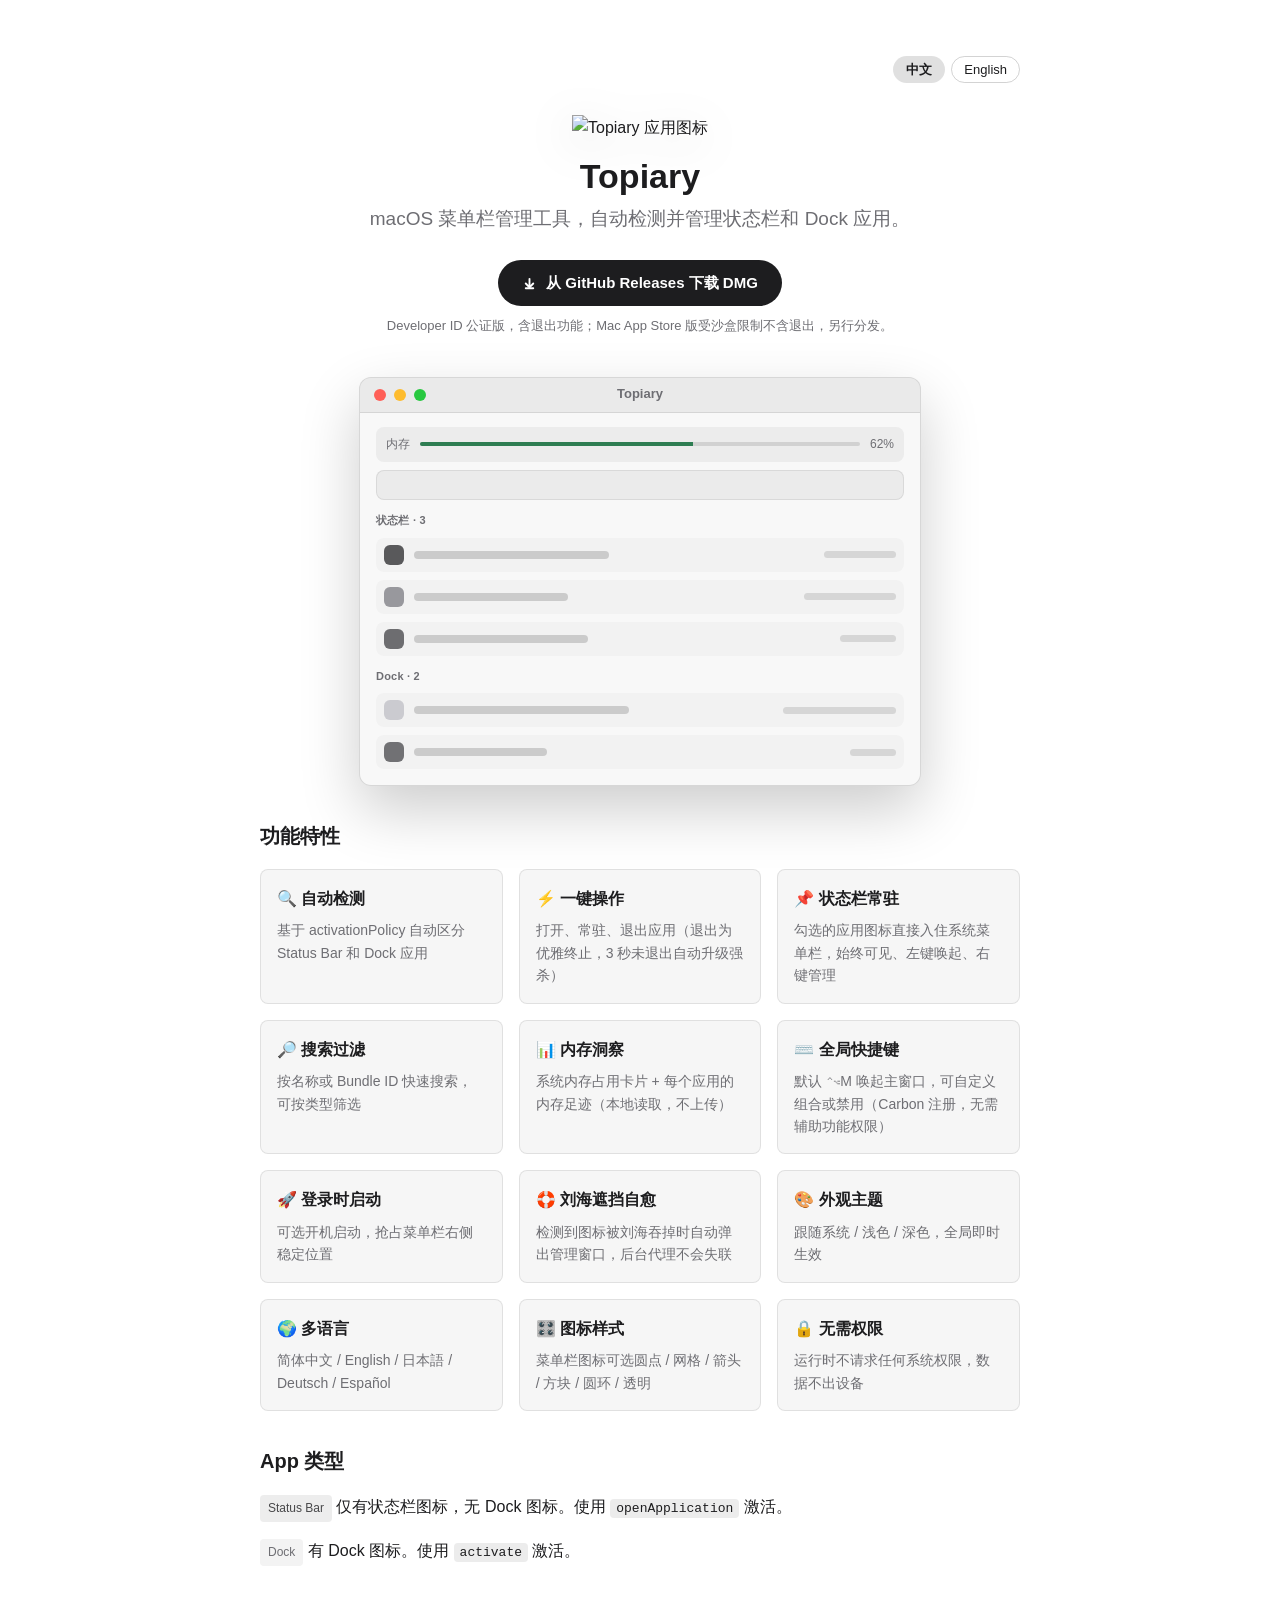
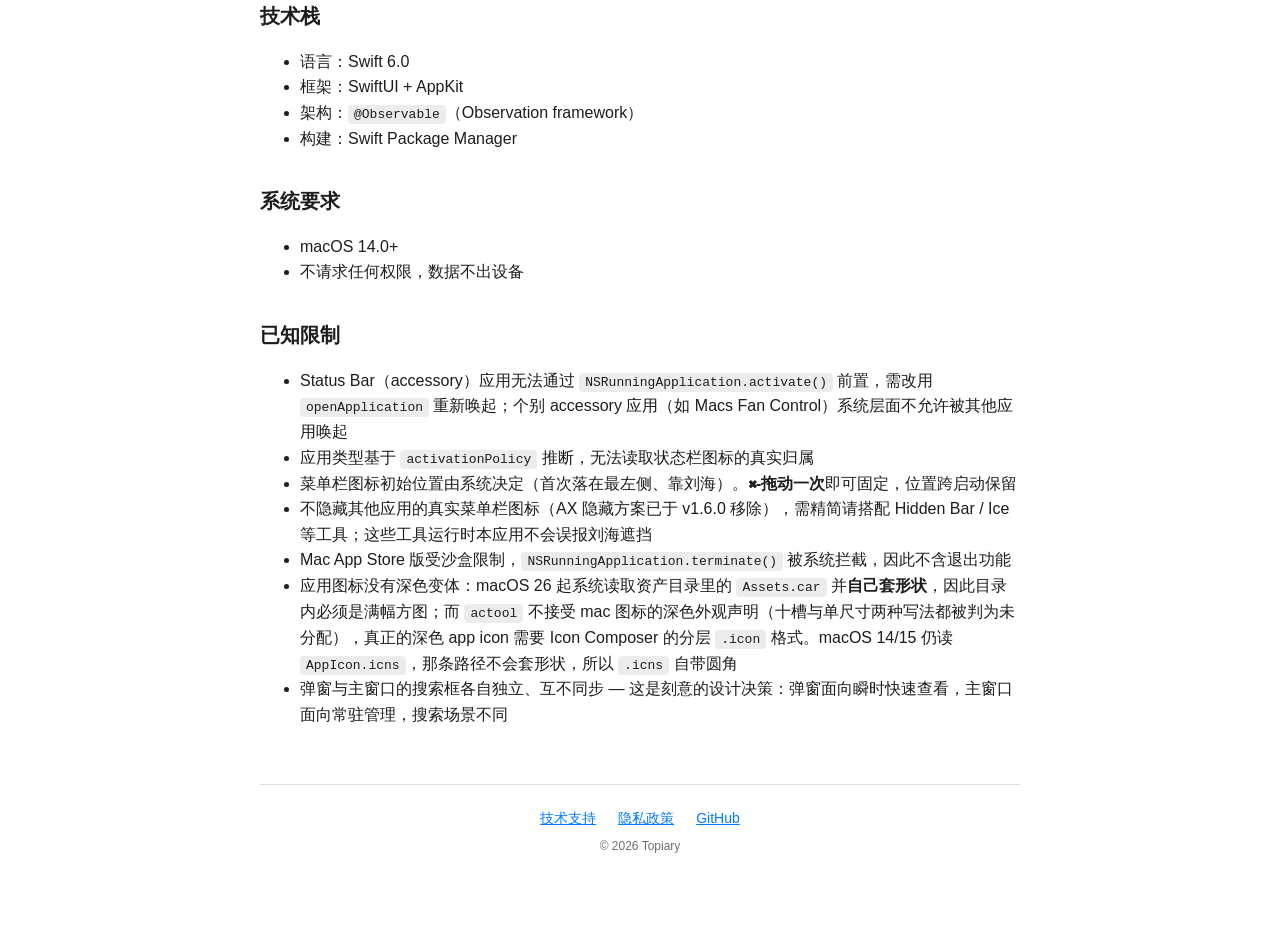
==== docs/index.html @ 66d3cda5 "feat(ui): 品牌色三处同源与设计 token 收敛 按审查报告打磨界面，并把品牌色收成一处契约：  - Theme 新增 Spacing / Color token，视图不再散落字面量 - 新" ====
<!doctype html>
<html lang="zh-CN">
  <head>
    <meta charset="utf-8">
    <meta name="viewport" content="width=device-width, initial-scale=1">
    <meta name="description" content="Topiary — macOS menu bar manager that detects and manages status bar and Dock apps.">
    <title
      data-title-zh-CN="Topiary - macOS 菜单栏管理工具"
      data-title-en="Topiary - macOS Menu Bar Manager"
    >Topiary - macOS 菜单栏管理工具</title>
    <link rel="icon" type="image/png" href="./assets/icon-256.png?v=5">
    <link rel="apple-touch-icon" href="./assets/icon-256.png?v=5">
    <meta name="theme-color" content="#ffffff" media="(prefers-color-scheme: light)">
    <meta name="theme-color" content="#1c1c1e" media="(prefers-color-scheme: dark)">
    <!-- ?v= cache stamp: bust stale stylesheets when the markup moves on. -->
    <link rel="stylesheet" href="./assets/site.css?v=5">
    <script src="./assets/i18n.js?v=5" defer></script>
  </head>
  <body>
    <main>
      <div class="lang-switch" data-lang-switch role="group" aria-label="Language / 语言">
        <button type="button" data-lang="zh-CN" aria-pressed="true">中文</button>
        <button type="button" data-lang="en" aria-pressed="false">English</button>
      </div>

      <section data-lang-block="zh-CN">
        <div class="hero">
          <!-- Icon mirrors the shipped app: light glass panel by default,
               dark glass panel in dark mode (same pair the app ships). -->
          <picture>
            <source media="(prefers-color-scheme: dark)" srcset="./assets/icon-256-dark.png?v=5">
            <img class="hero-icon" src="./assets/icon-256.png?v=5" alt="Topiary 应用图标" width="96" height="96">
          </picture>
          <h1>Topiary</h1>
          <p class="subtitle">macOS 菜单栏管理工具，自动检测并管理状态栏和 Dock 应用。</p>
          <p class="cta-row">
            <a class="cta" href="https://github.com/sky-jiangcheng/topiary-bar/releases/latest">
              <svg width="15" height="15" viewBox="0 0 16 16" aria-hidden="true"><path d="M7 3a1 1 0 0 1 2 0v6.58l2.29-2.29a1 1 0 1 1 1.42 1.41l-4 4a1 1 0 0 1-1.42 0l-4-4a1 1 0 0 1 1.42-1.41L7 9.58V3z"/><path d="M3 13a1 1 0 0 1 1-1h8a1 1 0 1 1 0 2H4a1 1 0 0 1-1-1z"/></svg>
              从 GitHub Releases 下载 DMG
            </a>
          </p>
          <p class="cta-note">Developer ID 公证版，含退出功能；Mac App Store 版受沙盒限制不含退出，另行分发。</p>

          <!-- App window illustration: macOS frame + stylized app UI
               (skeleton bars instead of fabricated data). -->
          <div class="window-mock" aria-hidden="true">
            <div class="wm-titlebar">
              <span class="wm-dot wm-red"></span><span class="wm-dot wm-yellow"></span><span class="wm-dot wm-green"></span>
              <span class="wm-title">Topiary</span>
            </div>
            <div class="wm-body">
              <div class="wm-memory"><span>内存</span><span class="wm-memory-bar"><i style="width:62%"></i></span><span>62%</span></div>
              <div class="wm-search"></div>
              <div class="wm-section">状态栏 · 3</div>
              <div class="wm-row"><span class="wm-icon" style="--c:#48484a"></span><span class="wm-name" style="--w:38%"></span><span class="wm-mem" style="--w:14%"></span></div>
              <div class="wm-row"><span class="wm-icon" style="--c:#8e8e93"></span><span class="wm-name" style="--w:30%"></span><span class="wm-mem" style="--w:18%"></span></div>
              <div class="wm-row"><span class="wm-icon" style="--c:#5e5e62"></span><span class="wm-name" style="--w:34%"></span><span class="wm-mem" style="--w:11%"></span></div>
              <div class="wm-section">Dock · 2</div>
              <div class="wm-row"><span class="wm-icon" style="--c:#c7c7cc"></span><span class="wm-name" style="--w:42%"></span><span class="wm-mem" style="--w:22%"></span></div>
              <div class="wm-row"><span class="wm-icon" style="--c:#636366"></span><span class="wm-name" style="--w:26%"></span><span class="wm-mem" style="--w:9%"></span></div>
            </div>
          </div>
        </div>

        <h2>功能特性</h2>
        <div class="feature-grid">
          <div class="feature-card">
            <h3>🔍 自动检测</h3>
            <p>基于 activationPolicy 自动区分 Status Bar 和 Dock 应用</p>
          </div>
          <div class="feature-card">
            <h3>⚡ 一键操作</h3>
            <p>打开、常驻、退出应用（退出为优雅终止，3 秒未退出自动升级强杀）</p>
          </div>
          <div class="feature-card">
            <h3>📌 状态栏常驻</h3>
            <p>勾选的应用图标直接入住系统菜单栏，始终可见、左键唤起、右键管理</p>
          </div>
          <div class="feature-card">
            <h3>🔎 搜索过滤</h3>
            <p>按名称或 Bundle ID 快速搜索，可按类型筛选</p>
          </div>
          <div class="feature-card">
            <h3>📊 内存洞察</h3>
            <p>系统内存占用卡片 + 每个应用的内存足迹（本地读取，不上传）</p>
          </div>
          <div class="feature-card">
            <h3>⌨️ 全局快捷键</h3>
            <p>默认 ⌃⌥M 唤起主窗口，可自定义组合或禁用（Carbon 注册，无需辅助功能权限）</p>
          </div>
          <div class="feature-card">
            <h3>🚀 登录时启动</h3>
            <p>可选开机启动，抢占菜单栏右侧稳定位置</p>
          </div>
          <div class="feature-card">
            <h3>🛟 刘海遮挡自愈</h3>
            <p>检测到图标被刘海吞掉时自动弹出管理窗口，后台代理不会失联</p>
          </div>
          <div class="feature-card">
            <h3>🎨 外观主题</h3>
            <p>跟随系统 / 浅色 / 深色，全局即时生效</p>
          </div>
          <div class="feature-card">
            <h3>🌍 多语言</h3>
            <p>简体中文 / English / 日本語 / Deutsch / Español</p>
          </div>
          <div class="feature-card">
            <h3>🎛️ 图标样式</h3>
            <p>菜单栏图标可选圆点 / 网格 / 箭头 / 方块 / 圆环 / 透明</p>
          </div>
          <div class="feature-card">
            <h3>🔒 无需权限</h3>
            <p>运行时不请求任何系统权限，数据不出设备</p>
          </div>
        </div>

        <h2>App 类型</h2>
        <p>
          <span class="badge badge-statusbar">Status Bar</span>
          仅有状态栏图标，无 Dock 图标。使用 <code>openApplication</code> 激活。
        </p>
        <p>
          <span class="badge badge-dock">Dock</span>
          有 Dock 图标。使用 <code>activate</code> 激活。
        </p>

        <h2>技术栈</h2>
        <ul>
          <li>语言：Swift 6.0</li>
          <li>框架：SwiftUI + AppKit</li>
          <li>架构：<code>@Observable</code>（Observation framework）</li>
          <li>构建：Swift Package Manager</li>
        </ul>

        <h2>系统要求</h2>
        <ul>
          <li>macOS 14.0+</li>
          <li>不请求任何权限，数据不出设备</li>
        </ul>

        <h2>已知限制</h2>
        <ul>
          <li>Status Bar（accessory）应用无法通过 <code>NSRunningApplication.activate()</code> 前置，需改用 <code>openApplication</code> 重新唤起；个别 accessory 应用（如 Macs Fan Control）系统层面不允许被其他应用唤起</li>
          <li>应用类型基于 <code>activationPolicy</code> 推断，无法读取状态栏图标的真实归属</li>
          <li>菜单栏图标初始位置由系统决定（首次落在最左侧、靠刘海）。<strong>⌘-拖动一次</strong>即可固定，位置跨启动保留</li>
          <li>不隐藏其他应用的真实菜单栏图标（AX 隐藏方案已于 v1.6.0 移除），需精简请搭配 Hidden Bar / Ice 等工具；这些工具运行时本应用不会误报刘海遮挡</li>
          <li>Mac App Store 版受沙盒限制，<code>NSRunningApplication.terminate()</code> 被系统拦截，因此不含退出功能</li>
          <li>应用图标没有深色变体：macOS 26 起系统读取资产目录里的 <code>Assets.car</code> 并<strong>自己套形状</strong>，因此目录内必须是满幅方图；而 <code>actool</code> 不接受 mac 图标的深色外观声明（十槽与单尺寸两种写法都被判为未分配），真正的深色 app icon 需要 Icon Composer 的分层 <code>.icon</code> 格式。macOS 14/15 仍读 <code>AppIcon.icns</code>，那条路径不会套形状，所以 <code>.icns</code> 自带圆角</li>
          <li>弹窗与主窗口的搜索框各自独立、互不同步 — 这是刻意的设计决策：弹窗面向瞬时快速查看，主窗口面向常驻管理，搜索场景不同</li>
        </ul>

        <footer class="site-footer">
          <nav class="footer-links" aria-label="页脚链接">
            <a href="./support/">技术支持</a>
            <a href="./privacy/">隐私政策</a>
            <a href="https://github.com/sky-jiangcheng/topiary-bar">GitHub</a>
          </nav>
          <p class="copyright">© 2026 Topiary</p>
        </footer>
      </section>

      <section data-lang-block="en" hidden>
        <div class="hero">
          <!-- Icon mirrors the shipped app: light glass panel by default,
               dark glass panel in dark mode (same pair the app ships). -->
          <picture>
            <source media="(prefers-color-scheme: dark)" srcset="./assets/icon-256-dark.png?v=5">
            <img class="hero-icon" src="./assets/icon-256.png?v=5" alt="Topiary app icon" width="96" height="96">
          </picture>
          <h1>Topiary</h1>
          <p class="subtitle">A macOS menu bar utility that automatically detects and manages status bar and Dock apps.</p>
          <p class="cta-row">
            <a class="cta" href="https://github.com/sky-jiangcheng/topiary-bar/releases/latest">
              <svg width="15" height="15" viewBox="0 0 16 16" aria-hidden="true"><path d="M7 3a1 1 0 0 1 2 0v6.58l2.29-2.29a1 1 0 1 1 1.42 1.41l-4 4a1 1 0 0 1-1.42 0l-4-4a1 1 0 0 1 1.42-1.41L7 9.58V3z"/><path d="M3 13a1 1 0 0 1 1-1h8a1 1 0 1 1 0 2H4a1 1 0 0 1-1-1z"/></svg>
              Download the DMG from GitHub Releases
            </a>
          </p>
          <p class="cta-note">Developer ID notarized, includes Quit; the Mac App Store build is sandboxed and ships without it, distributed separately.</p>

          <!-- App window illustration: macOS frame + stylized app UI
               (skeleton bars instead of fabricated data). -->
          <div class="window-mock" aria-hidden="true">
            <div class="wm-titlebar">
              <span class="wm-dot wm-red"></span><span class="wm-dot wm-yellow"></span><span class="wm-dot wm-green"></span>
              <span class="wm-title">Topiary</span>
            </div>
            <div class="wm-body">
              <div class="wm-memory"><span>Memory</span><span class="wm-memory-bar"><i style="width:62%"></i></span><span>62%</span></div>
              <div class="wm-search"></div>
              <div class="wm-section">Status Bar · 3</div>
              <div class="wm-row"><span class="wm-icon" style="--c:#48484a"></span><span class="wm-name" style="--w:38%"></span><span class="wm-mem" style="--w:14%"></span></div>
              <div class="wm-row"><span class="wm-icon" style="--c:#8e8e93"></span><span class="wm-name" style="--w:30%"></span><span class="wm-mem" style="--w:18%"></span></div>
              <div class="wm-row"><span class="wm-icon" style="--c:#5e5e62"></span><span class="wm-name" style="--w:34%"></span><span class="wm-mem" style="--w:11%"></span></div>
              <div class="wm-section">Dock · 2</div>
              <div class="wm-row"><span class="wm-icon" style="--c:#c7c7cc"></span><span class="wm-name" style="--w:42%"></span><span class="wm-mem" style="--w:22%"></span></div>
              <div class="wm-row"><span class="wm-icon" style="--c:#636366"></span><span class="wm-name" style="--w:26%"></span><span class="wm-mem" style="--w:9%"></span></div>
            </div>
          </div>
        </div>

        <h2>Features</h2>
        <div class="feature-grid">
          <div class="feature-card">
            <h3>🔍 Auto detection</h3>
            <p>Classifies Status Bar vs. Dock apps using activationPolicy</p>
          </div>
          <div class="feature-card">
            <h3>⚡ One-click actions</h3>
            <p>Open, pin, or quit apps — quit escalates to a force kill if the app is still alive after 3 s</p>
          </div>
          <div class="feature-card">
            <h3>📌 Resident menu bar icons</h3>
            <p>Pin apps to live directly in the macOS menu bar — always visible, one click to activate</p>
          </div>
          <div class="feature-card">
            <h3>🔎 Search &amp; filter</h3>
            <p>Filter by name or bundle identifier, narrowed by app type</p>
          </div>
          <div class="feature-card">
            <h3>📊 Memory insight</h3>
            <p>System memory card plus a per-app memory footprint, read locally and never uploaded</p>
          </div>
          <div class="feature-card">
            <h3>⌨️ Global hotkey</h3>
            <p>⌃⌥M summons the main window by default; rebind or disable it (Carbon registration, no Accessibility permission)</p>
          </div>
          <div class="feature-card">
            <h3>🚀 Launch at login</h3>
            <p>Optional start-at-login claims a stable spot near the right edge of the menu bar</p>
          </div>
          <div class="feature-card">
            <h3>🛟 Notch self-healing</h3>
            <p>Detects an icon swallowed by the notch and surfaces the manager window, so the background agent is never unreachable</p>
          </div>
          <div class="feature-card">
            <h3>🎨 Themes</h3>
            <p>System, light, and dark, applied instantly across the app</p>
          </div>
          <div class="feature-card">
            <h3>🌍 Languages</h3>
            <p>English, 简体中文, 日本語, Deutsch, Español</p>
          </div>
          <div class="feature-card">
            <h3>🎛️ Icon styles</h3>
            <p>Dots, grid, chevron, square, circle, or transparent</p>
          </div>
          <div class="feature-card">
            <h3>🔒 No permissions</h3>
            <p>Runs without requesting any system access; no data leaves the device</p>
          </div>
        </div>

        <h2>App types</h2>
        <p>
          <span class="badge badge-statusbar">Status Bar</span>
          Status item only, no Dock icon. Activated with <code>openApplication</code>.
        </p>
        <p>
          <span class="badge badge-dock">Dock</span>
          Has a Dock icon. Activated with <code>activate</code>.
        </p>

        <h2>Tech stack</h2>
        <ul>
          <li>Language: Swift 6.0</li>
          <li>Frameworks: SwiftUI + AppKit</li>
          <li>Architecture: <code>@Observable</code> (Observation framework)</li>
          <li>Build: Swift Package Manager</li>
        </ul>

        <h2>Requirements</h2>
        <ul>
          <li>macOS 14.0 or later</li>
          <li>No permissions required; no data leaves the device</li>
        </ul>

        <h2>Known limitations</h2>
        <ul>
          <li>Status Bar (accessory) apps cannot be foregrounded with <code>NSRunningApplication.activate()</code> — Topiary re-launches them via <code>openApplication</code>; a few accessory apps (e.g. Macs Fan Control) can't be raised by other apps at all</li>
          <li>App typing is based on <code>activationPolicy</code>, so the real owner of a menu bar icon cannot be read</li>
          <li>The menu bar icon's initial position is system-controlled (fresh items land leftmost, next to the notch). <strong>⌘-drag it once</strong> to where you want it; the position is remembered across launches</li>
          <li>Topiary does not hide other apps' real menu bar icons (AX-based hiding was removed in v1.6.0). Pair it with Hidden Bar / Ice for that — occlusion warnings are suppressed automatically while one runs</li>
          <li>The Mac App Store build is sandboxed and <code>NSRunningApplication.terminate()</code> is blocked, so Quit is compiled out of that channel</li>
          <li>The app icon has no dark variant: on macOS 26+ the system reads <code>Assets.car</code> and applies the icon shape itself, so the catalog must hold full-bleed square artwork; <code>actool</code> refuses dark appearance declarations for mac app icons (both the ten-slot and single-size layouts come back as unassigned), and a real dark app icon needs Icon Composer's layered <code>.icon</code> format. macOS 14/15 still read <code>AppIcon.icns</code>, which is never masked by the system, so that copy carries its own rounded corners</li>
          <li>The popover and the main window deliberately keep independent search fields — a design decision: the popover is a transient quick glance, the main window is the standing manager, and the two search contexts differ</li>
        </ul>

        <footer class="site-footer">
          <nav class="footer-links" aria-label="Footer links">
            <a href="./support/">Support</a>
            <a href="./privacy/">Privacy Policy</a>
            <a href="https://github.com/sky-jiangcheng/topiary-bar">GitHub</a>
          </nav>
          <p class="copyright">© 2026 Topiary</p>
        </footer>
      </section>
    </main>
  </body>
</html>
---- docs/assets/site.css ----
/* Topiary brand palette — anchored to the shipped app icon, which is drawn by
 * tools/generate_app_icon.py. Two hues, with a hard division of labour that
 * mirrors the app's own Theme.swift colour budget:
 *
 *   --brand   the icon's green. The product talking about itself: the memory
 *             readout in the window illustration, and nothing else. Same two
 *             hexes as BRAND_GREEN / Theme.Color.brand; running
 *             `python3 tools/generate_app_icon.py --check-brand` fails if the
 *             icon, the app and this file drift apart.
 *   --accent  macOS system blue, reserved for focus rings — the one place a
 *             site should still look like the platform, not like the brand.
 *   --link    system blue for links (5.5:1 on white, 4.6:1 on the dark canvas).
 *
 * The greens are measured, not eyeballed: #2E7D52 = 5.03:1 on #ffffff and
 * 4.62:1 on #f5f5f7; #7CBE96 = 7.83:1 on #1c1c1e. Neither is used as text on
 * the other mode's ground (3.38:1 and 2.17:1 respectively), which is why the
 * pair swaps in the dark-mode block instead of one value being reused.
 *
 * All values are explicit RGB (no system-color keywords) so every engine
 * renders identically.
 */
:root {
  color-scheme: light dark;

  --bg: #ffffff;
  --text: #1d1d1f;
  --text-muted: #6e6e73;
  --link: #007AFF;          /* macOS system blue, 5.5:1 on white */
  --brand: #2E7D52;         /* the icon's green — memory readout only */
  --accent: #0A84FF;        /* focus rings, nothing else */
  --cta-bg: #1d1d1f;        /* Apple-style monochrome pill; the brand green is
                               deliberately NOT a button colour here either */
  --cta-text: #ffffff;
  --selection: rgba(0, 0, 0, 0.12);
  --hover-border: rgba(0, 0, 0, 0.32);
  --shadow-panel: rgba(0, 0, 0, 0.18);

  font-family: -apple-system, BlinkMacSystemFont, "Segoe UI", sans-serif;
}

@media (prefers-color-scheme: dark) {
  :root {
    --bg: #1c1c1e;
    --text: #f5f5f7;
    --text-muted: #a1a1a6;
    --link: #0A84FF;        /* 4.6:1 on the dark canvas */
    --brand: #7CBE96;       /* 7.83:1 on the dark canvas */
    --accent: #0A84FF;
    --cta-bg: #f5f5f7;
    --cta-text: #1d1d1f;
    --selection: rgba(255, 255, 255, 0.25);
    --hover-border: rgba(255, 255, 255, 0.35);
    --shadow-panel: rgba(0, 0, 0, 0.5);
  }
}

body {
  margin: 0;
  background: var(--bg);
  color: var(--text);
  line-height: 1.6;
}

::selection {
  background: var(--selection);
}

main {
  max-width: 760px;
  margin: 0 auto;
  padding: 56px 24px 72px;
}

h1 {
  margin: 0 0 8px;
  font-size: 34px;
  line-height: 1.15;
}

h2 {
  margin-top: 34px;
  font-size: 20px;
}

p,
li {
  font-size: 16px;
}

a {
  color: var(--link);
}

code {
  padding: 2px 6px;
  border-radius: 4px;
  background: rgba(128, 128, 128, 0.15);
  font-family: "SF Mono", Menlo, monospace;
  font-size: 13px;
}

pre {
  padding: 16px;
  border-radius: 8px;
  background: rgba(128, 128, 128, 0.1);
  overflow-x: auto;
}

pre code {
  padding: 0;
  background: none;
}

.muted {
  color: var(--text-muted);
  margin-bottom: 34px;
}

/* Language switcher */
.lang-switch {
  display: flex;
  justify-content: flex-end;
  gap: 6px;
  margin-bottom: 28px;
}

.lang-switch button {
  font: inherit;
  font-size: 13px;
  line-height: 1;
  padding: 6px 12px;
  border: 1px solid rgba(128, 128, 128, 0.35);
  border-radius: 999px;
  background: transparent;
  color: var(--text);
  cursor: pointer;
}

.lang-switch button:hover {
  background: rgba(128, 128, 128, 0.12);
}

.lang-switch button[aria-pressed="true"] {
  background: var(--selection);
  border-color: transparent;
  font-weight: 600;
}

.lang-switch button:focus-visible {
  outline: 2px solid var(--accent);
  outline-offset: 2px;
}

/* App-type badges: neutral graphite tints, mirroring the app's own neutral
 * badges (color budget stays reserved for actions in-app). */
.badge {
  display: inline-block;
  padding: 4px 8px;
  border-radius: 4px;
  font-size: 12px;
  font-weight: 500;
}

.badge-statusbar {
  background: rgba(29, 29, 31, 0.08);
  color: #48484a;
}

.badge-dock {
  background: rgba(29, 29, 31, 0.05);
  color: var(--text-muted);
}

@media (prefers-color-scheme: dark) {
  .badge-statusbar {
    background: rgba(255, 255, 255, 0.12);
    color: #d1d1d6;
  }

  .badge-dock {
    background: rgba(255, 255, 255, 0.07);
    color: var(--text-muted);
  }
}

.feature-grid {
  display: grid;
  grid-template-columns: repeat(auto-fit, minmax(200px, 1fr));
  gap: 16px;
  margin-top: 16px;
}

.feature-card {
  padding: 16px;
  border-radius: 8px;
  background: rgba(128, 128, 128, 0.07);
  border: 1px solid rgba(128, 128, 128, 0.18);
  transition: border-color 0.15s ease;
}

.feature-card:hover {
  border-color: var(--hover-border);
}

.feature-card h3 {
  margin: 0 0 8px;
  font-size: 16px;
}

.feature-card p {
  margin: 0;
  font-size: 14px;
  color: var(--text-muted);
}

/* Hero: brand mark, subtitle, CTA and an app-window illustration. */
.hero {
  text-align: center;
  padding-top: 4px;
}

.hero-icon {
  width: 96px;
  height: 96px;
  margin-bottom: 16px;
  filter: drop-shadow(0 10px 22px var(--shadow-panel));
}

.subtitle {
  font-size: 19px;
  color: var(--text-muted);
  max-width: 560px;
  margin: 0 auto 26px;
}

.cta-row {
  margin: 0 0 10px;
}

/* Apple-style monochrome pill: graphite on light Canvas, inverted in dark
   mode — matching the shipped icon's light/dark glass panels. */
.cta {
  display: inline-flex;
  align-items: center;
  gap: 9px;
  padding: 11px 24px;
  border-radius: 999px;
  background: var(--cta-bg);
  color: var(--cta-text);
  font-size: 15px;
  font-weight: 600;
  text-decoration: none;
}

.cta:hover {
  opacity: 0.85;
}

.cta:focus-visible {
  outline: 2px solid var(--accent);
  outline-offset: 3px;
}

.cta svg {
  width: 15px;
  height: 15px;
  fill: currentColor;
}

.cta-note {
  font-size: 13px;
  color: var(--text-muted);
  margin: 0 auto 40px;
  max-width: 520px;
}

/* macOS window illustration. Pure CSS: traffic-light titlebar + skeleton
   rows shaped like the app's list (memory bar, search field, sections). */
.window-mock {
  max-width: 560px;
  margin: 0 auto;
  border-radius: 12px;
  border: 1px solid rgba(128, 128, 128, 0.28);
  background: rgba(128, 128, 128, 0.06);
  box-shadow: 0 24px 60px rgba(0, 0, 0, 0.2);
  overflow: hidden;
  text-align: left;
}

.wm-titlebar {
  position: relative;
  display: flex;
  align-items: center;
  gap: 8px;
  padding: 11px 14px;
  background: rgba(128, 128, 128, 0.12);
  border-bottom: 1px solid rgba(128, 128, 128, 0.2);
}

.wm-dot {
  width: 12px;
  height: 12px;
  border-radius: 50%;
}

.wm-red { background: #ff5f57; }
.wm-yellow { background: #febc2e; }
.wm-green { background: #28c840; }

.wm-title {
  position: absolute;
  left: 0;
  right: 0;
  text-align: center;
  font-size: 13px;
  font-weight: 600;
  color: var(--text-muted);
  pointer-events: none;
}

.wm-body {
  display: grid;
  gap: 8px;
  padding: 14px 16px 16px;
}

.wm-memory {
  display: flex;
  align-items: center;
  gap: 10px;
  padding: 8px 10px;
  border-radius: 8px;
  background: rgba(128, 128, 128, 0.1);
  font-size: 12px;
  color: var(--text-muted);
}

.wm-memory-bar {
  flex: 1;
  height: 4px;
  border-radius: 2px;
  background: rgba(128, 128, 128, 0.25);
  overflow: hidden;
}

/* The app's memory bar fills with the brand green (Theme.Color.brand) —
 * mirror it here so the illustration is not lying about the product. */
.wm-memory-bar i {
  display: block;
  height: 100%;
  background: var(--brand);
}

.wm-search {
  height: 28px;
  border-radius: 8px;
  background: rgba(128, 128, 128, 0.1);
  border: 1px solid rgba(128, 128, 128, 0.18);
}

.wm-section {
  margin-top: 4px;
  font-size: 11px;
  font-weight: 600;
  letter-spacing: 0.02em;
  color: var(--text-muted);
}

.wm-row {
  display: flex;
  align-items: center;
  gap: 10px;
  padding: 7px 8px;
  border-radius: 8px;
  background: rgba(128, 128, 128, 0.05);
}

.wm-icon {
  width: 20px;
  height: 20px;
  border-radius: 6px;
  background: var(--c, rgba(128, 128, 128, 0.4));
  opacity: 0.9;
}

.wm-name {
  height: 8px;
  border-radius: 4px;
  background: rgba(128, 128, 128, 0.35);
  width: var(--w, 30%);
}

.wm-mem {
  margin-left: auto;
  height: 7px;
  border-radius: 4px;
  background: rgba(128, 128, 128, 0.25);
  width: var(--w, 12%);
}

/* Footer: grouped links + copyright, one per language block. */
.site-footer {
  margin-top: 56px;
  padding-top: 22px;
  border-top: 1px solid rgba(128, 128, 128, 0.25);
  display: flex;
  flex-direction: column;
  align-items: center;
  gap: 8px;
}

.footer-links {
  display: flex;
  gap: 22px;
  font-size: 14px;
}

.site-footer .copyright {
  margin: 0;
  font-size: 12px;
  color: var(--text-muted);
}
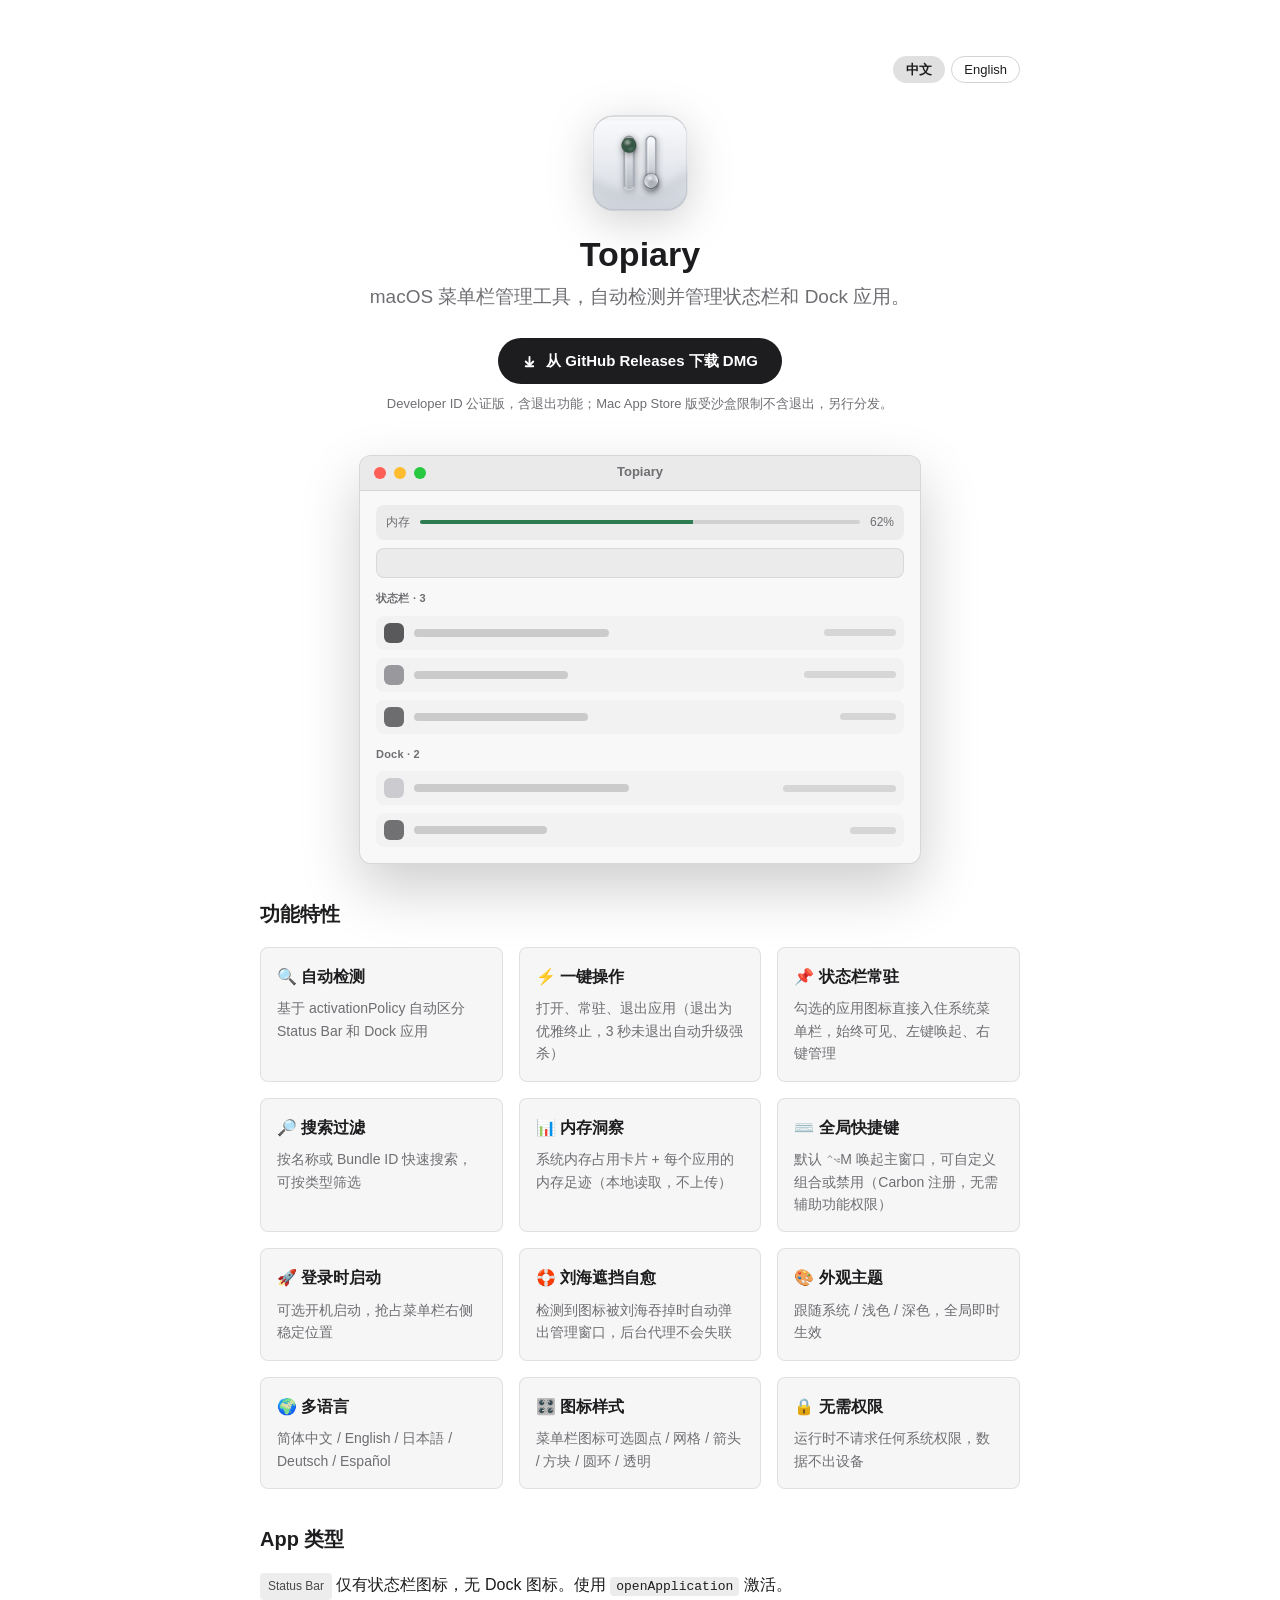
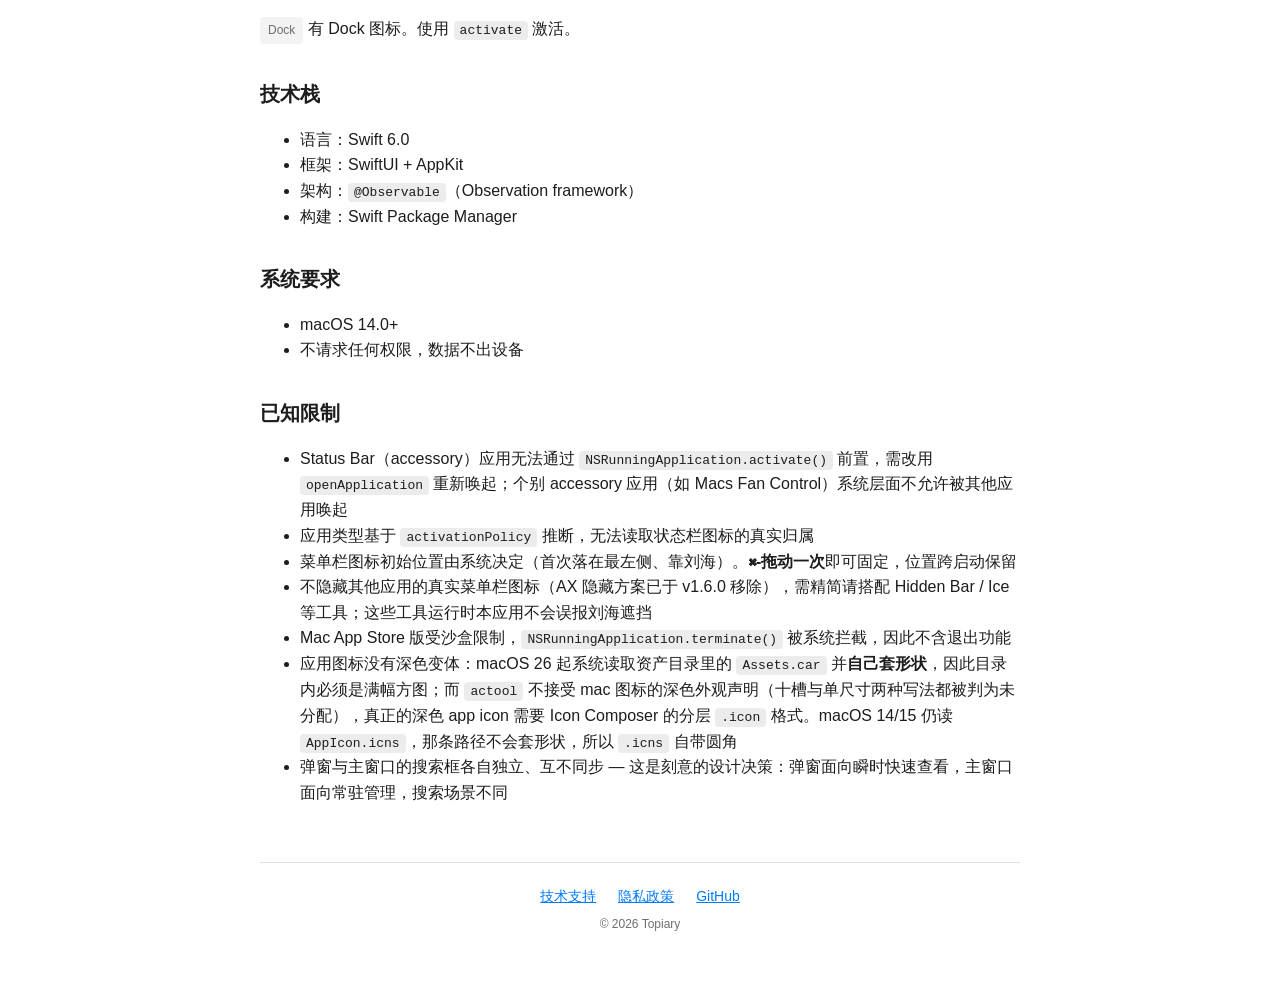
==== commit 4a7a73a1: "feat(icon): 图标升级 v5-lumina，配合 macOS 27 材质演进 v4.1 的 mark 在 macOS 27 的高对比度高阶界面下材质感不足：旋钮是 纯平渐变、面板上缘没有光层" ====
--- a/docs/index.html
+++ b/docs/index.html
@@ -8,13 +8,13 @@
       data-title-zh-CN="Topiary - macOS 菜单栏管理工具"
       data-title-en="Topiary - macOS Menu Bar Manager"
     >Topiary - macOS 菜单栏管理工具</title>
-    <link rel="icon" type="image/png" href="./assets/icon-256.png?v=5">
-    <link rel="apple-touch-icon" href="./assets/icon-256.png?v=5">
+    <link rel="icon" type="image/png" href="./assets/icon-256.png?v=6">
+    <link rel="apple-touch-icon" href="./assets/icon-256.png?v=6">
     <meta name="theme-color" content="#ffffff" media="(prefers-color-scheme: light)">
     <meta name="theme-color" content="#1c1c1e" media="(prefers-color-scheme: dark)">
     <!-- ?v= cache stamp: bust stale stylesheets when the markup moves on. -->
-    <link rel="stylesheet" href="./assets/site.css?v=5">
-    <script src="./assets/i18n.js?v=5" defer></script>
+    <link rel="stylesheet" href="./assets/site.css?v=6">
+    <script src="./assets/i18n.js?v=6" defer></script>
   </head>
   <body>
     <main>
@@ -28,8 +28,8 @@
           <!-- Icon mirrors the shipped app: light glass panel by default,
                dark glass panel in dark mode (same pair the app ships). -->
           <picture>
-            <source media="(prefers-color-scheme: dark)" srcset="./assets/icon-256-dark.png?v=5">
-            <img class="hero-icon" src="./assets/icon-256.png?v=5" alt="Topiary 应用图标" width="96" height="96">
+            <source media="(prefers-color-scheme: dark)" srcset="./assets/icon-256-dark.png?v=6">
+            <img class="hero-icon" src="./assets/icon-256.png?v=6" alt="Topiary 应用图标" width="96" height="96">
           </picture>
           <h1>Topiary</h1>
           <p class="subtitle">macOS 菜单栏管理工具，自动检测并管理状态栏和 Dock 应用。</p>
@@ -164,8 +164,8 @@
           <!-- Icon mirrors the shipped app: light glass panel by default,
                dark glass panel in dark mode (same pair the app ships). -->
           <picture>
-            <source media="(prefers-color-scheme: dark)" srcset="./assets/icon-256-dark.png?v=5">
-            <img class="hero-icon" src="./assets/icon-256.png?v=5" alt="Topiary app icon" width="96" height="96">
+            <source media="(prefers-color-scheme: dark)" srcset="./assets/icon-256-dark.png?v=6">
+            <img class="hero-icon" src="./assets/icon-256.png?v=6" alt="Topiary app icon" width="96" height="96">
           </picture>
           <h1>Topiary</h1>
           <p class="subtitle">A macOS menu bar utility that automatically detects and manages status bar and Dock apps.</p>
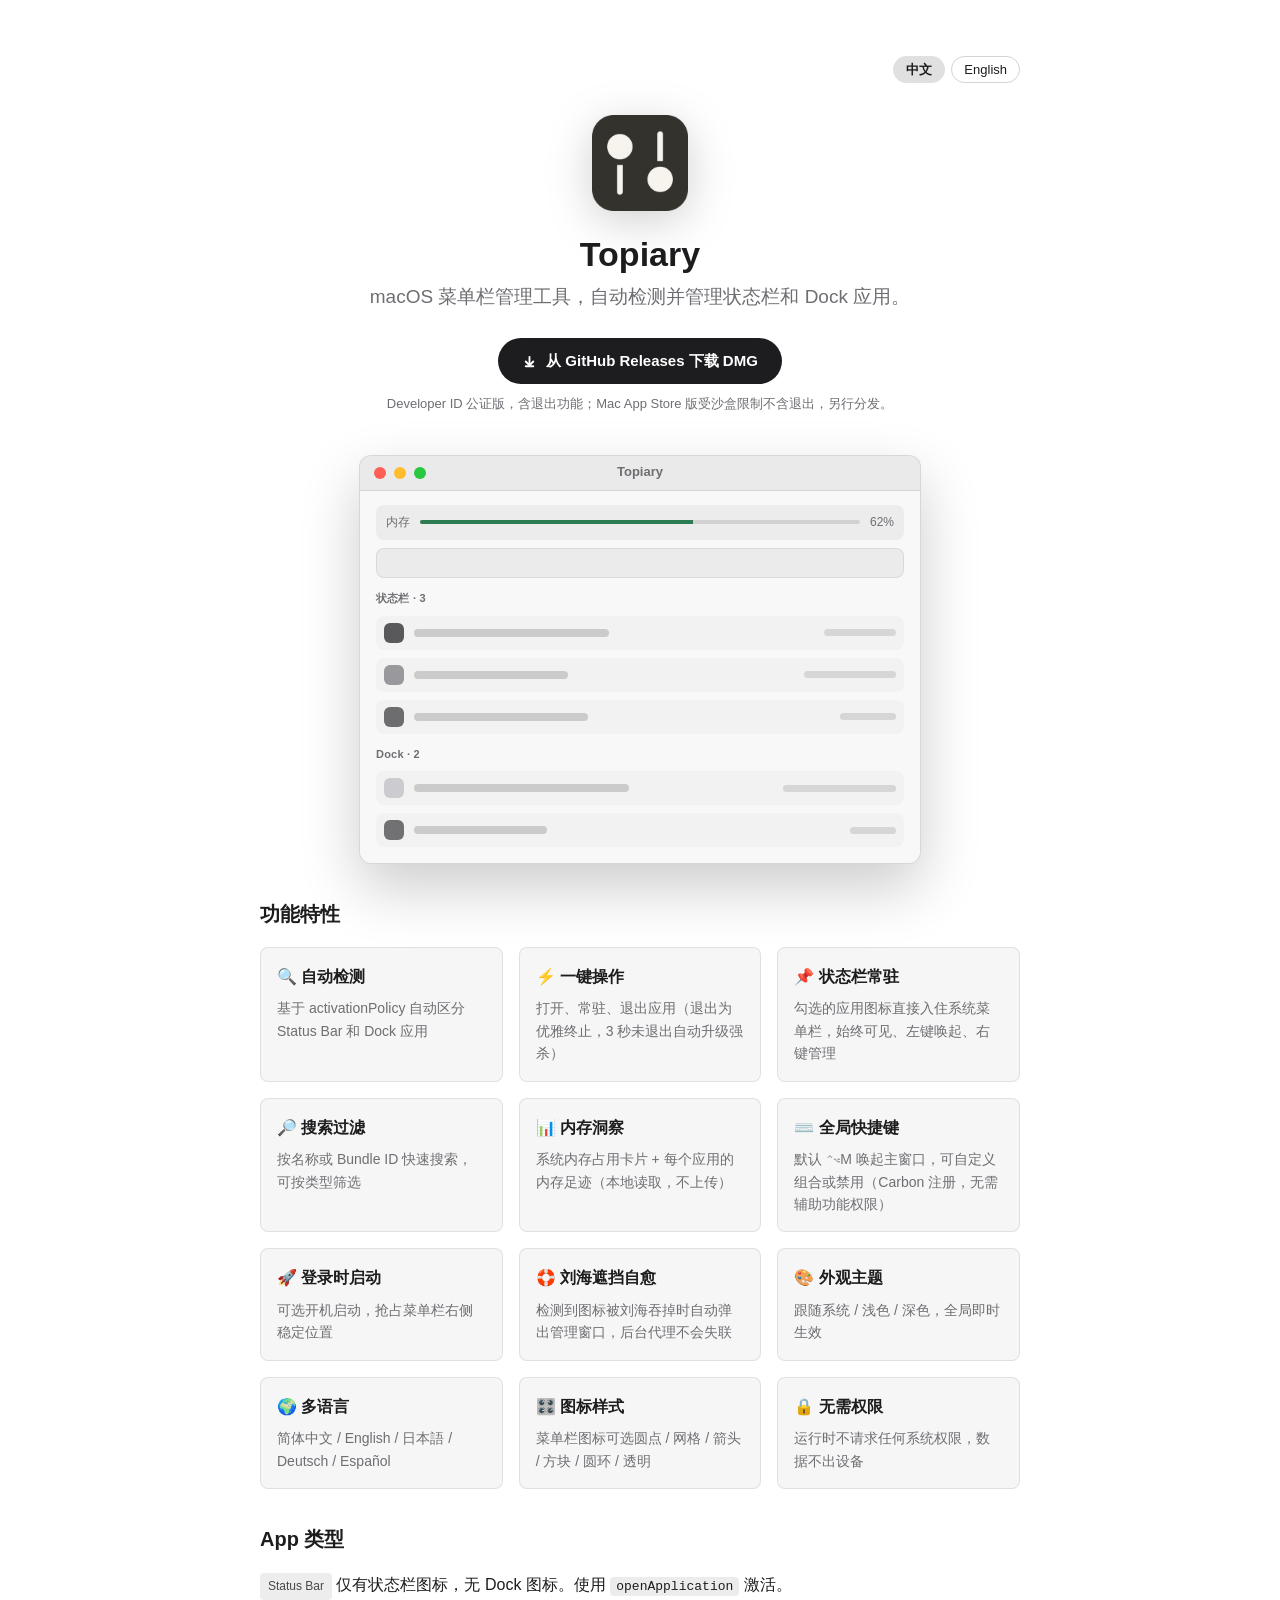
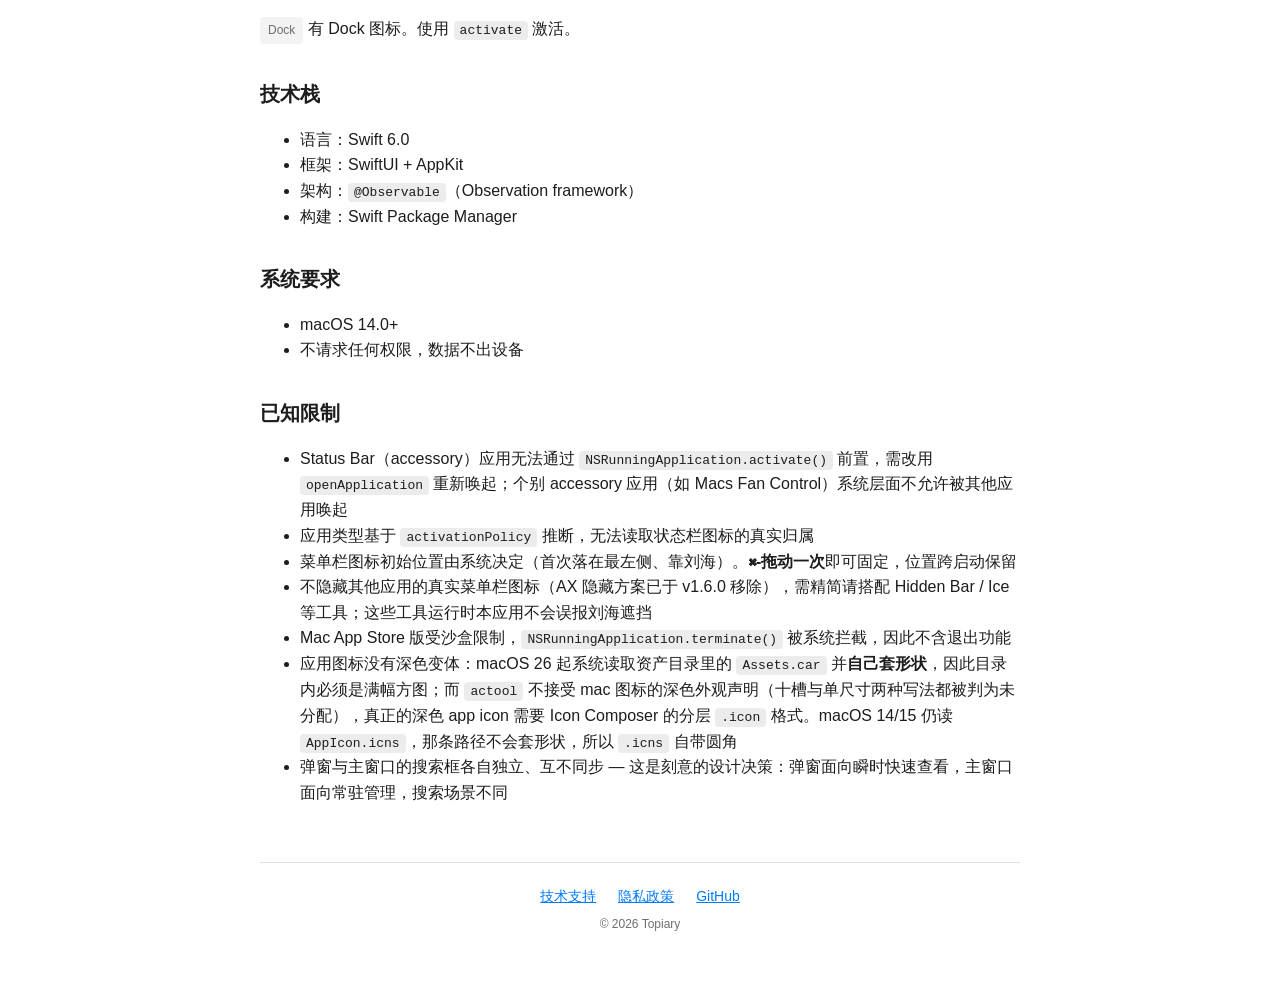
==== commit 66ef47bb: "feat(icon): 图标升级 v6-thread，按 Cinder 标准重做为两色构造 参考 cinder The Knot 纪律：墨底纸色两色、导轨在旋钮处真缺席（缝宽=带宽）、squircle" ====
--- a/docs/index.html
+++ b/docs/index.html
@@ -8,13 +8,13 @@
       data-title-zh-CN="Topiary - macOS 菜单栏管理工具"
       data-title-en="Topiary - macOS Menu Bar Manager"
     >Topiary - macOS 菜单栏管理工具</title>
-    <link rel="icon" type="image/png" href="./assets/icon-256.png?v=6">
-    <link rel="apple-touch-icon" href="./assets/icon-256.png?v=6">
+    <link rel="icon" type="image/png" href="./assets/icon-256.png?v=7">
+    <link rel="apple-touch-icon" href="./assets/icon-256.png?v=7">
     <meta name="theme-color" content="#ffffff" media="(prefers-color-scheme: light)">
     <meta name="theme-color" content="#1c1c1e" media="(prefers-color-scheme: dark)">
     <!-- ?v= cache stamp: bust stale stylesheets when the markup moves on. -->
-    <link rel="stylesheet" href="./assets/site.css?v=6">
-    <script src="./assets/i18n.js?v=6" defer></script>
+    <link rel="stylesheet" href="./assets/site.css?v=7">
+    <script src="./assets/i18n.js?v=7" defer></script>
   </head>
   <body>
     <main>
@@ -28,8 +28,8 @@
           <!-- Icon mirrors the shipped app: light glass panel by default,
                dark glass panel in dark mode (same pair the app ships). -->
           <picture>
-            <source media="(prefers-color-scheme: dark)" srcset="./assets/icon-256-dark.png?v=6">
-            <img class="hero-icon" src="./assets/icon-256.png?v=6" alt="Topiary 应用图标" width="96" height="96">
+            <source media="(prefers-color-scheme: dark)" srcset="./assets/icon-256-dark.png?v=7">
+            <img class="hero-icon" src="./assets/icon-256.png?v=7" alt="Topiary 应用图标" width="96" height="96">
           </picture>
           <h1>Topiary</h1>
           <p class="subtitle">macOS 菜单栏管理工具，自动检测并管理状态栏和 Dock 应用。</p>
@@ -164,8 +164,8 @@
           <!-- Icon mirrors the shipped app: light glass panel by default,
                dark glass panel in dark mode (same pair the app ships). -->
           <picture>
-            <source media="(prefers-color-scheme: dark)" srcset="./assets/icon-256-dark.png?v=6">
-            <img class="hero-icon" src="./assets/icon-256.png?v=6" alt="Topiary app icon" width="96" height="96">
+            <source media="(prefers-color-scheme: dark)" srcset="./assets/icon-256-dark.png?v=7">
+            <img class="hero-icon" src="./assets/icon-256.png?v=7" alt="Topiary app icon" width="96" height="96">
           </picture>
           <h1>Topiary</h1>
           <p class="subtitle">A macOS menu bar utility that automatically detects and manages status bar and Dock apps.</p>
--- a/docs/assets/site.css
+++ b/docs/assets/site.css
@@ -26,7 +26,7 @@
   --text: #1d1d1f;
   --text-muted: #6e6e73;
   --link: #007AFF;          /* macOS system blue, 5.5:1 on white */
-  --brand: #2E7D52;         /* the icon's green — memory readout only */
+  --brand: #2E7D52;         /* UI brand green — memory readout only; the v6 mark is ink+paper, no green */
   --accent: #0A84FF;        /* focus rings, nothing else */
   --cta-bg: #1d1d1f;        /* Apple-style monochrome pill; the brand green is
                                deliberately NOT a button colour here either */
